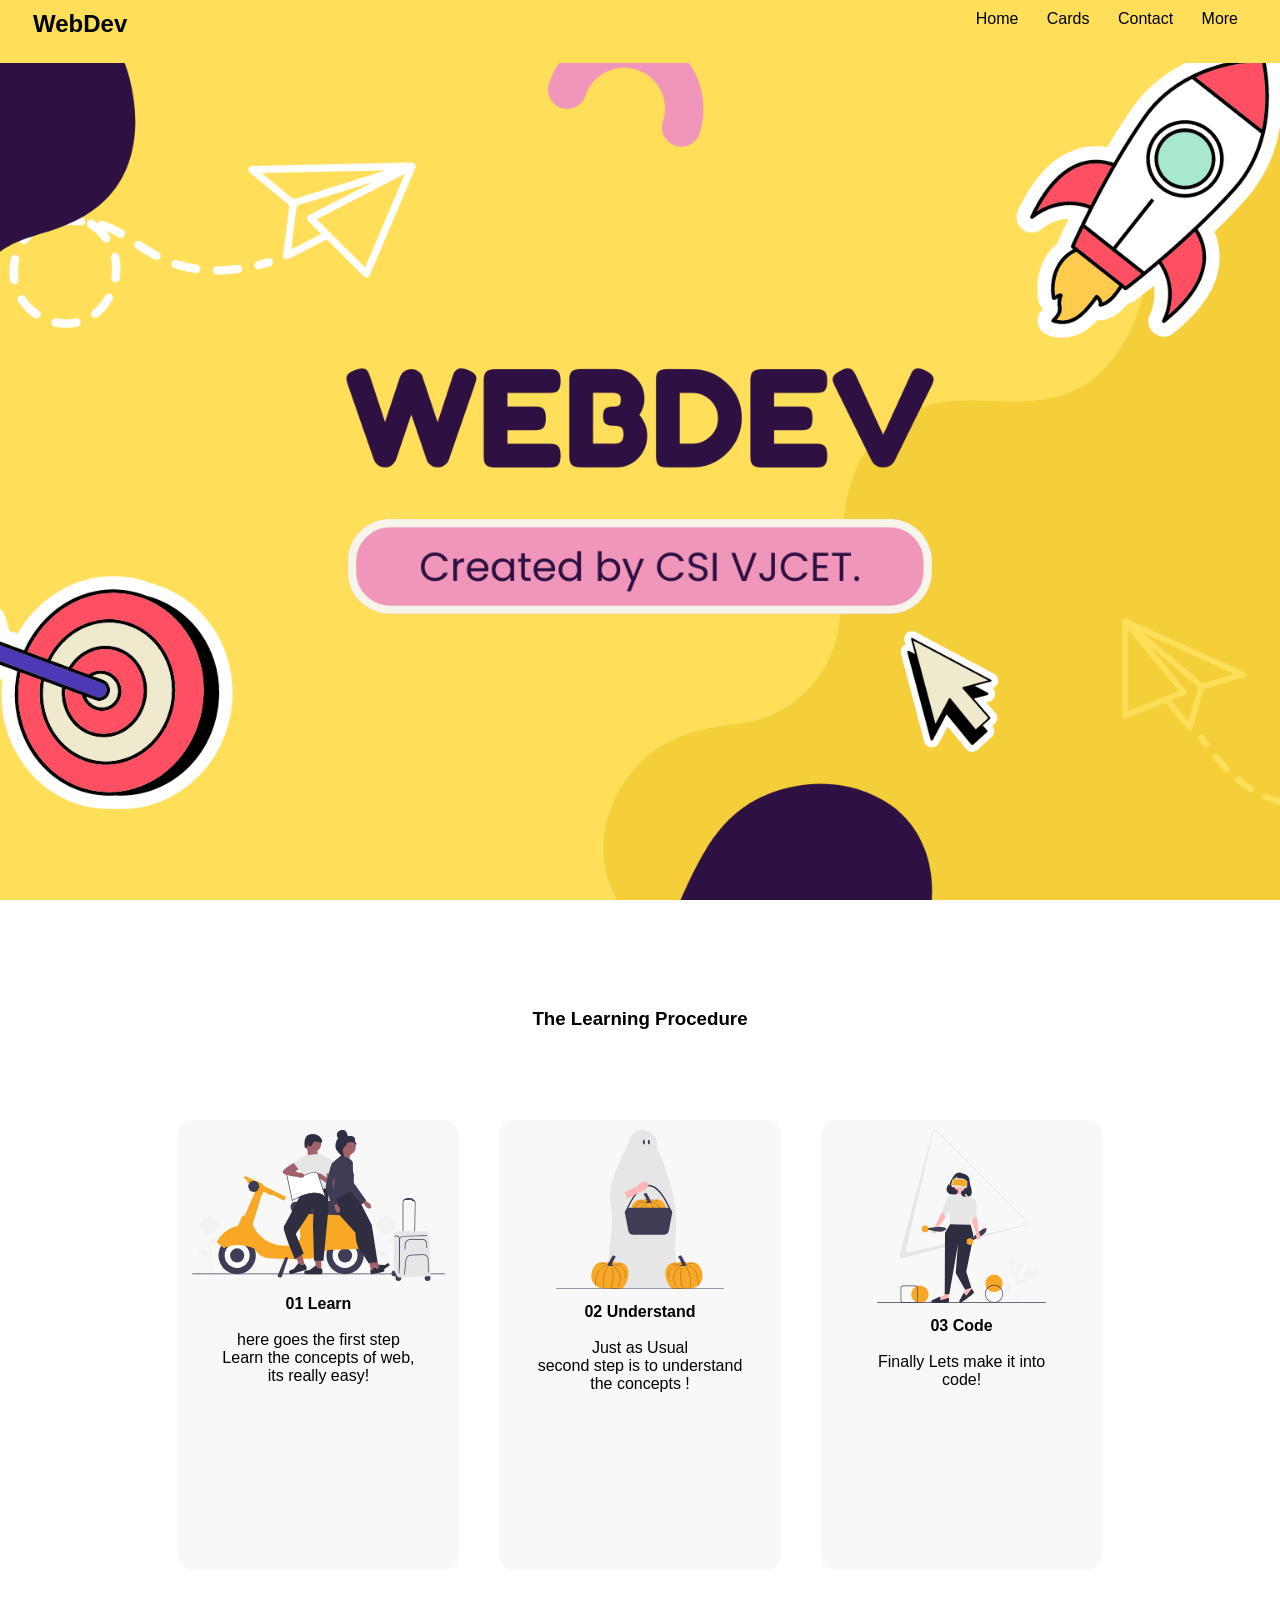
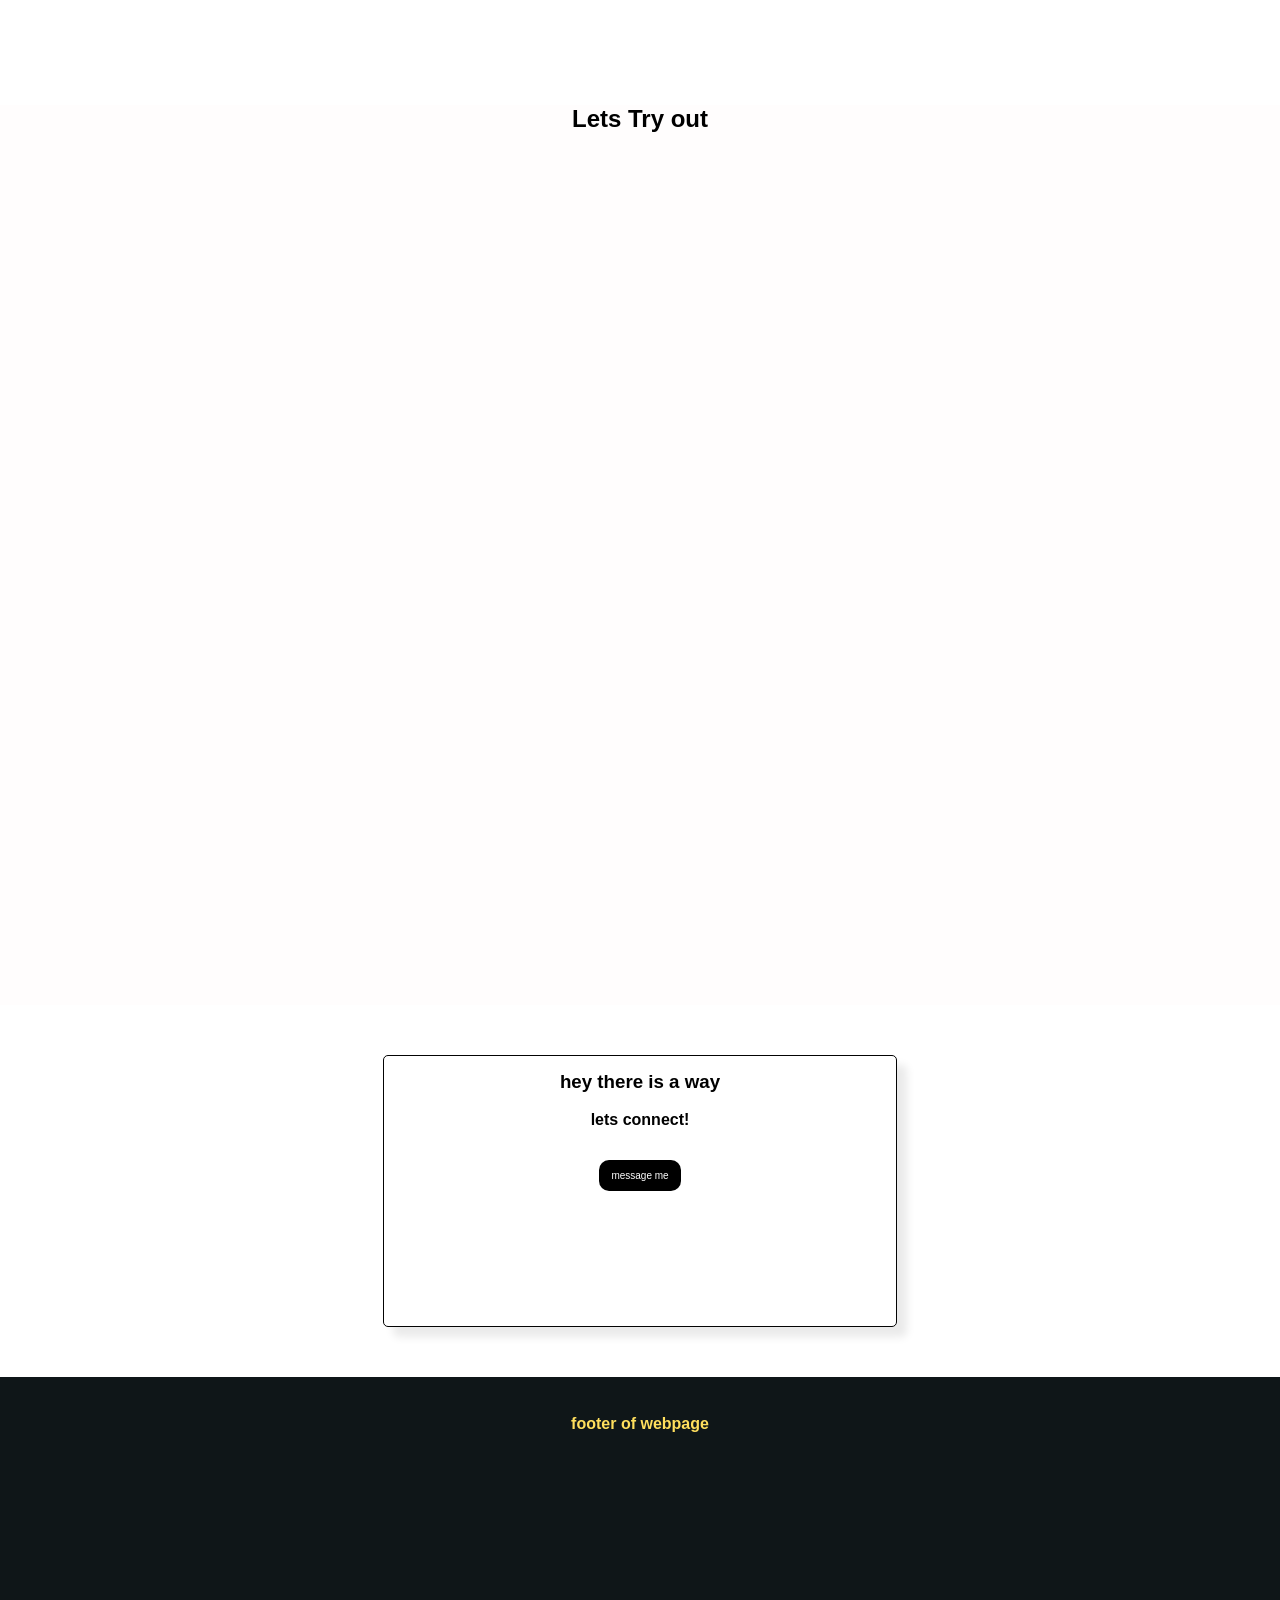
==== index.html @ 205a7582 "im" ====
<!DOCTYPE html>
<html lang="en">
    <!-- The head part of the Web page -->
<head>
    <meta charset="UTF-8">
    <meta http-equiv="X-UA-Compatible" content="IE=edge">
    <meta name="viewport" content="widthdevice-width, initial-scale=1.0">
    <title>WebDev</title>
    <link rel="stylesheet" href="style.css">    <!-- to link the sytlesheet-->
</head>

<!-- Body Part Which is visible in browser -->
<body>

    <!--the first section is the navigation bar which contains the website logo and other main links-->

    <section class="nav">
        <!-- section is a block of area to hold similar data-->

        <div class="logo">
            <h1>WebDev</h1>
        </div>

        <!--this will be in top right -->

        <div class="nav-left">
           <a href="#home">Home</a>
           <a href="#cards">Cards</a>
           <a href="">Contact</a> 
           <a href="">More</a>
        </div>
        
    </section>

    <!--the header section is the area where the most thrilling part is displayed. it can be video,image,etc..-->

    <section class="header" id="home">

        <!-- Nothing to type because we placed an image via the style file style.css-->

    </section>
    
    <!-- lets create some cards :) -->
     
    <section id="cards" class="cards_space">

        <h3>The Learning Procedure</h3>

        <div class="cards">

            <div>
                <img class="card_img" src="images/undraw_traveling_re_s0cf.svg    " alt="">
                <br>
                <h4>01 Learn</h4>
                <br>
                <p>here goes the first step <br> Learn the concepts of web,<br> its really easy!</p>
            </div>

            <div>
                <img id="halloween" class="card_img" src="images/undraw_halloween_re_2kq1.svg" alt="">
                <br>
                <h4>02 Understand</h4>
                <br>
                <p>Just as Usual <br>second step is to understand <br>  the concepts !</p>
            </div>

            <div>

                <img id="halloween" class="card_img" src="images/undraw_game_world_re_e44j.svg" alt="">
                <br>
                <h4>03 Code</h4>
                <br>
                <p>Finally Lets make it into <br> code!</p>
            </div>

        </div>
        

     </section>
     
    <!-- Tryout Area -->

    <section class="tryout">
        
        <h1>Lets Try out</h1>
















        

    </section>
    <!--lol dont stop!!! just create as much sections as you need... explore the process dude..-->
    
    <section>
        <div class="inside-div">
            <h3>hey there is a way</h3>
            <br>
            <h4>lets connect!</h4>
            <br><br>
            <!--this is how you can include a link to other page or to some divs or sections in the same page-->
            <a id="connect" href="https://www.instagram.com/csivjcet/" >message me</a>
    
        </div>
    </section>
    <!--a div is a division or a collection of certain elements.. its a small group-->
  
    <section class="footer">
        <br>
        <h4>footer of webpage</h4>
    </section>
</body>
</html>
---- style.css ----
*{
    padding: 0%;
    margin: 0%;
    font-family: 'Lucida Sans', 'Lucida Sans Regular', 'Lucida Grande', 'Lucida Sans Unicode', Geneva, Verdana, sans-serif;
    scroll-behavior: smooth;
}

/* the 3 code collections below is for styling the scrollbar*/
body::-webkit-scrollbar {
    width: 0px;
}

::-webkit-scrollbar-thumb {
     background:  rgb(255 204 62);;
     border-radius: 50px;
}

::-webkit-scrollbar-track {
     background: #ffffff; 
}

/* style code for the nav section*/
.nav{
    width: 100%;
    height: 7vh;
    display: inline-flex;
    flex-direction: row;
    background: rgb(255 222 89);
}

.logo{
    width: 30%;
}

.nav-left{
    margin-right: 30px;
    width: 70%;
    text-align: right;
    
}

.nav-left a{
    display: inline-flex;
    padding: 10px 12px;
    color: #000000;
    text-decoration: none;
}

.nav h1{
    padding-left: 3px;
    color: #000000;
    padding-top: 10px;
    margin-left: 30px;
}

/* style code for the header section*/
.header{    
    height:100vh;
    background: url(images/0header.png);
    background-position: center;
    background-repeat: no-repeat;
    background-size: cover;
    margin: auto;
    background-attachment: fixed; /* parallax scrolling effect */
}

.header h3{
    padding-top: 35px;
    text-align: center;
}

/* style code for the cards section*/

.cards_space{
    min-height: 60vh;
    
}

.cards_space h3{
    text-align: center;
    margin: 5vh auto;
}

.cards{
    display: flex;
    min-height: 70vh;
    margin: auto;
    flex-direction: row;
    flex-wrap: nowrap;
    justify-content: center;
    
}

.card_img{
    margin: 10px auto;
    width: 90%;
    height: auto;
    text-align: center; 
}

/* style code for image with halloween id*/
#halloween{
    height: min-content;
    width:60%;
    height: auto;

}

/* common styles for all cards*/
.cards>div{
    width: 22%;
    height: 50vh;
    background-color: #f8f8f8;
    margin: 5vh 20px;
    border-radius: 15px;
    text-align: center;
}


/* style code for tryout section*/

.tryout{
text-align: center;
min-height: 100vh;
height: max-content;
justify-content: center;
background-color: #fffdfd;
}

/*your space to style*/










































/*your space to style*/

.inside-div{
    min-height: 30vh;
    height: auto;
    margin:50px auto;
    width: 40%;
    background-color: rgb(255, 255, 255);
    justify-content: center;
    border: .3px solid rgb(3, 3, 3);
    border-radius: 5px;
    box-shadow: 10px 10px 8px #eaeaea;;
    text-align: center;
}

.inside-div h3{
    margin-top: 15px;
}


.inside-div a{
    padding: 10px 12px;
    border-radius: 10px;
    background-color: black;
    text-decoration:none;
    color: white;
    font-size: 10px;
    
}

.footer{
    min-height: 30vh;
    text-align: center;
    color: #ffdf5d;
    background-color: rgb(15, 22, 24);
}

.footer h4{
    padding-top: 20px;
}
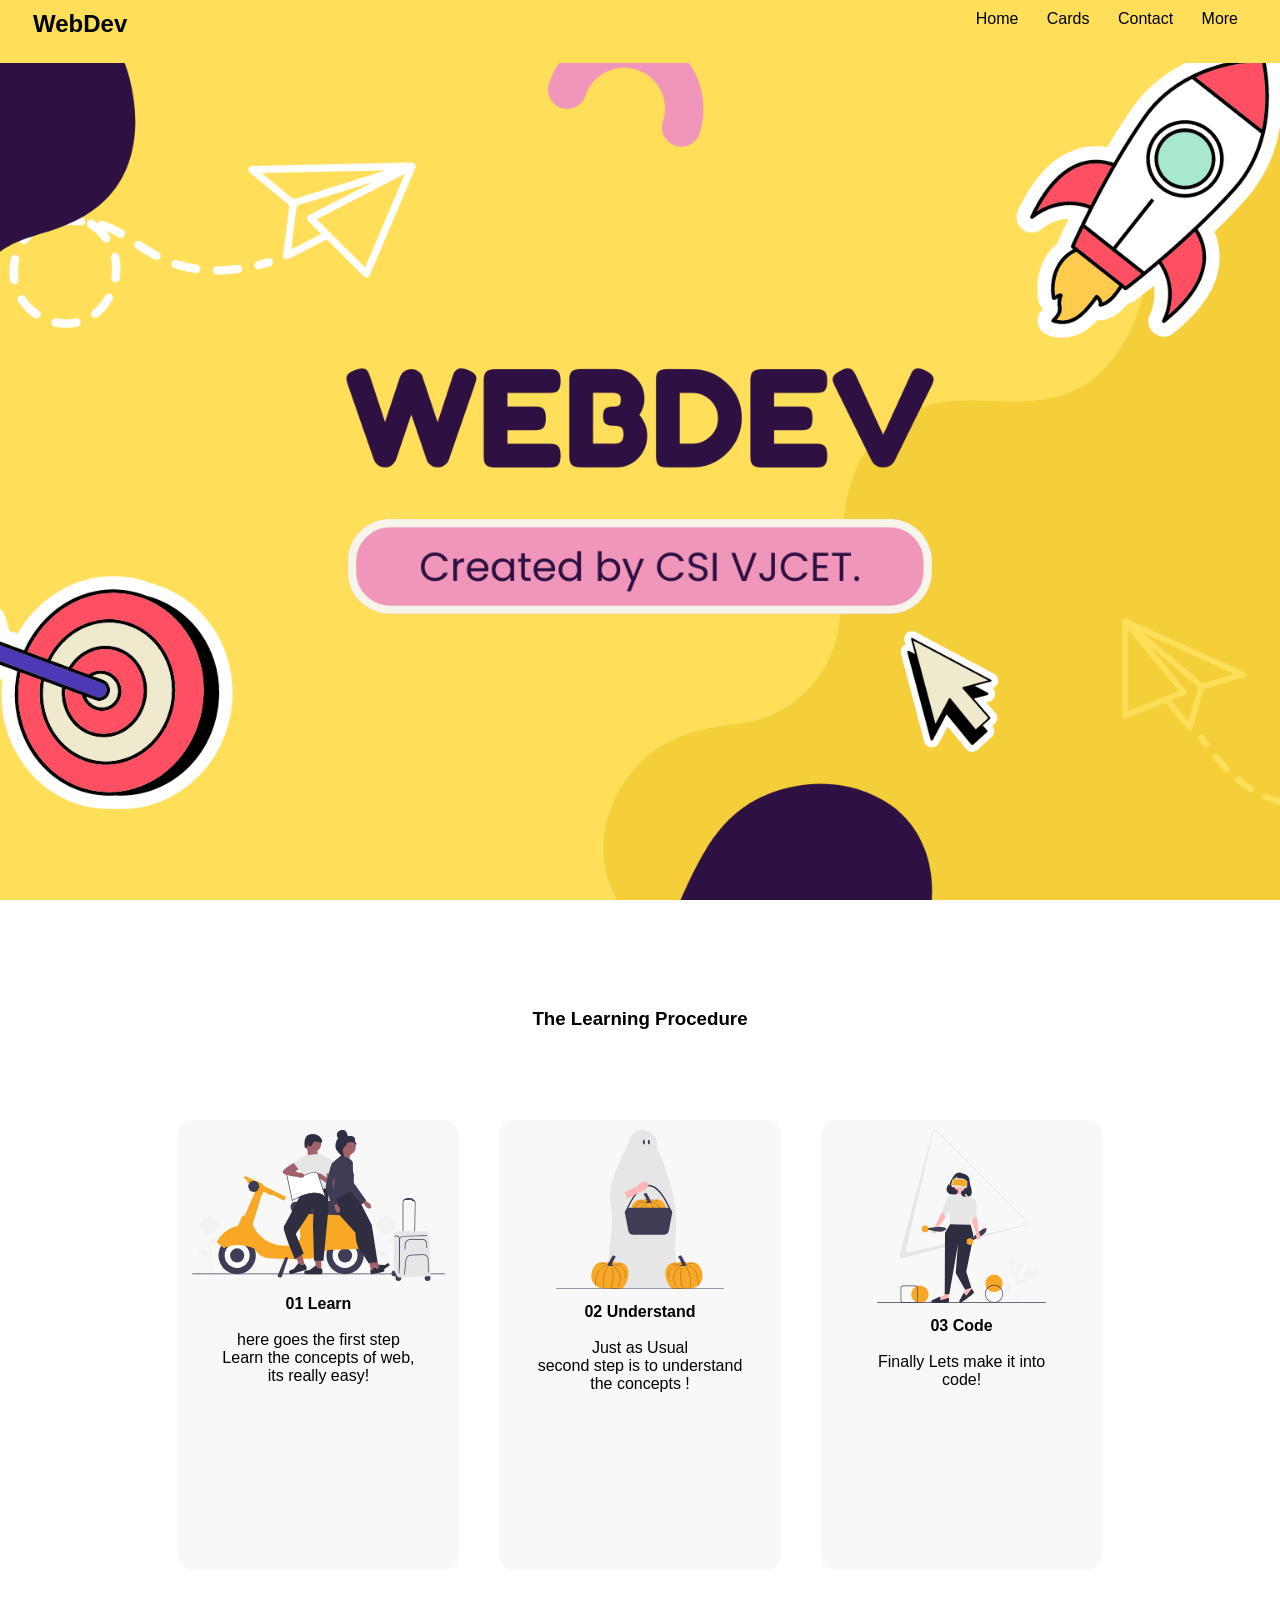
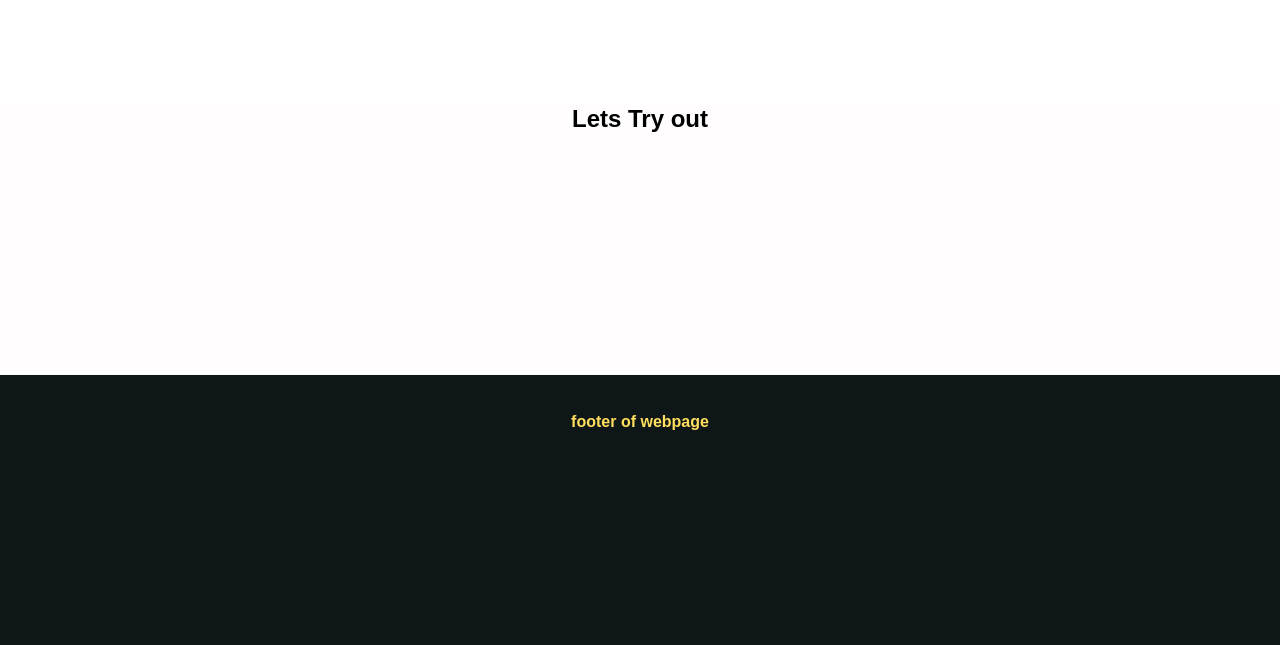
==== commit 0bb32ed3: "done" ====
--- a/index.html
+++ b/index.html
@@ -85,37 +85,12 @@
         <h1>Lets Try out</h1>
 
 
-
-
-
-
-
-
-
-
-
-
-
-
-
-
         
 
     </section>
-    <!--lol dont stop!!! just create as much sections as you need... explore the process dude..-->
+
     
-    <section>
-        <div class="inside-div">
-            <h3>hey there is a way</h3>
-            <br>
-            <h4>lets connect!</h4>
-            <br><br>
-            <!--this is how you can include a link to other page or to some divs or sections in the same page-->
-            <a id="connect" href="https://www.instagram.com/csivjcet/" >message me</a>
-    
-        </div>
-    </section>
-    <!--a div is a division or a collection of certain elements.. its a small group-->
+
   
     <section class="footer">
         <br>
--- a/style.css
+++ b/style.css
@@ -121,7 +121,7 @@
 
 .tryout{
 text-align: center;
-min-height: 100vh;
+min-height: 30vh;
 height: max-content;
 justify-content: center;
 background-color: #fffdfd;
@@ -133,72 +133,9 @@
 
 
 
+/*your space to style*/
 
 
-
-
-
-
-
-
-
-
-
-
-
-
-
-
-
-
-
-
-
-
-
-
-
-
-
-
-
-
-
-
-
-
-
-
-
-/*your space to style*/
-
-.inside-div{
-    min-height: 30vh;
-    height: auto;
-    margin:50px auto;
-    width: 40%;
-    background-color: rgb(255, 255, 255);
-    justify-content: center;
-    border: .3px solid rgb(3, 3, 3);
-    border-radius: 5px;
-    box-shadow: 10px 10px 8px #eaeaea;;
-    text-align: center;
-}
-
-.inside-div h3{
-    margin-top: 15px;
-}
-
-
-.inside-div a{
-    padding: 10px 12px;
-    border-radius: 10px;
-    background-color: black;
-    text-decoration:none;
-    color: white;
-    font-size: 10px;
-    
-}
 
 .footer{
     min-height: 30vh;
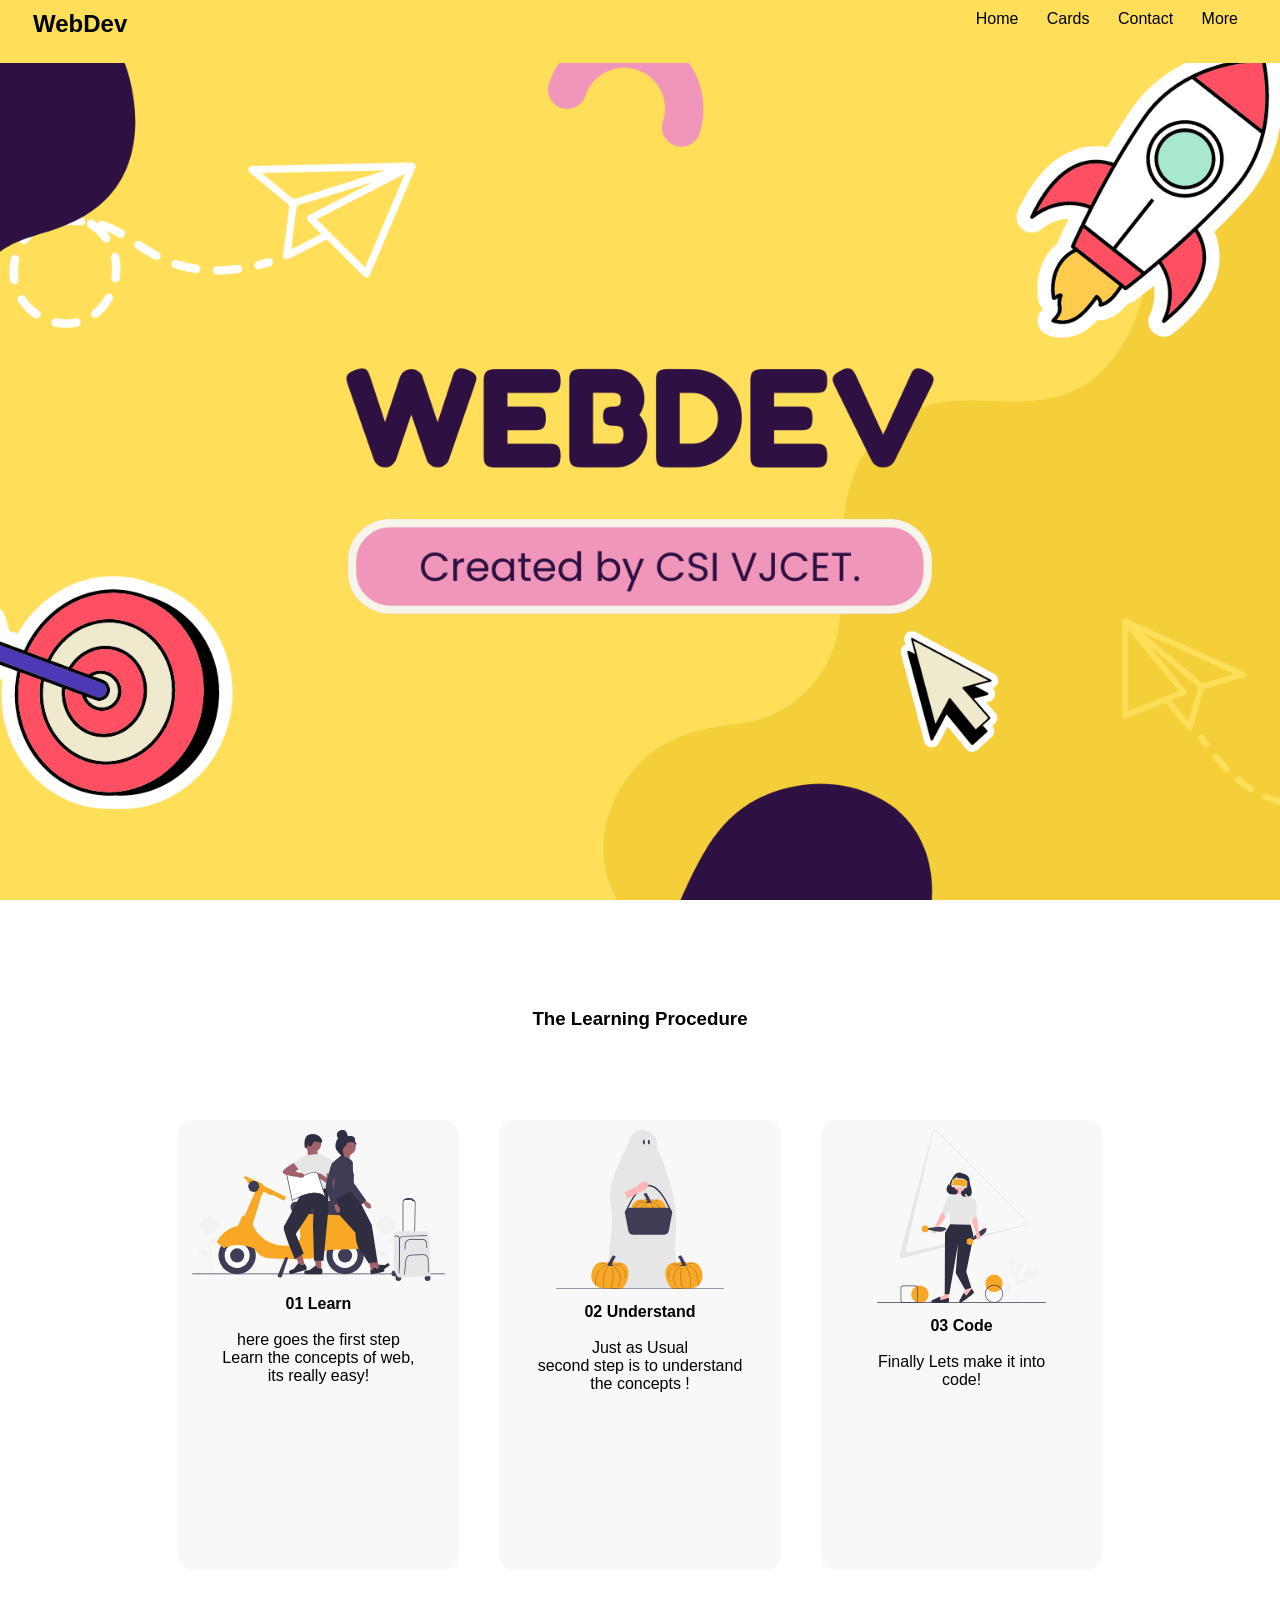
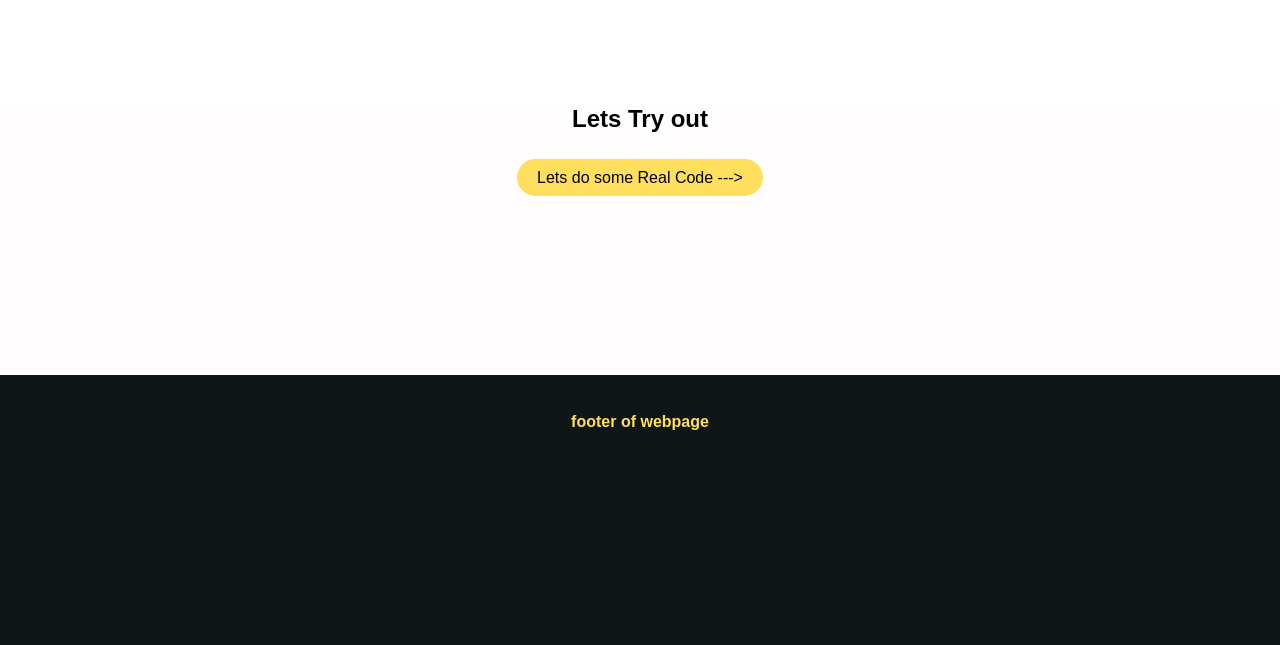
==== commit 5c7a7518: "do" ====
--- a/index.html
+++ b/index.html
@@ -83,8 +83,8 @@
     <section class="tryout">
         
         <h1>Lets Try out</h1>
-
-
+        <br><br>
+        <a id="tryout_link" href="tryout.html">Lets do some Real Code ---></a>
         
 
     </section>
--- a/style.css
+++ b/style.css
@@ -127,13 +127,14 @@
 background-color: #fffdfd;
 }
 
-/*your space to style*/
-
-
-
-
-
-/*your space to style*/
+#tryout_link{
+    margin: 5vh auto;
+    text-decoration: none;
+    padding: 10px 20px;
+    background-color: #ffdf5d;
+    border-radius: 20px;
+    color: black;
+}
 
 
 
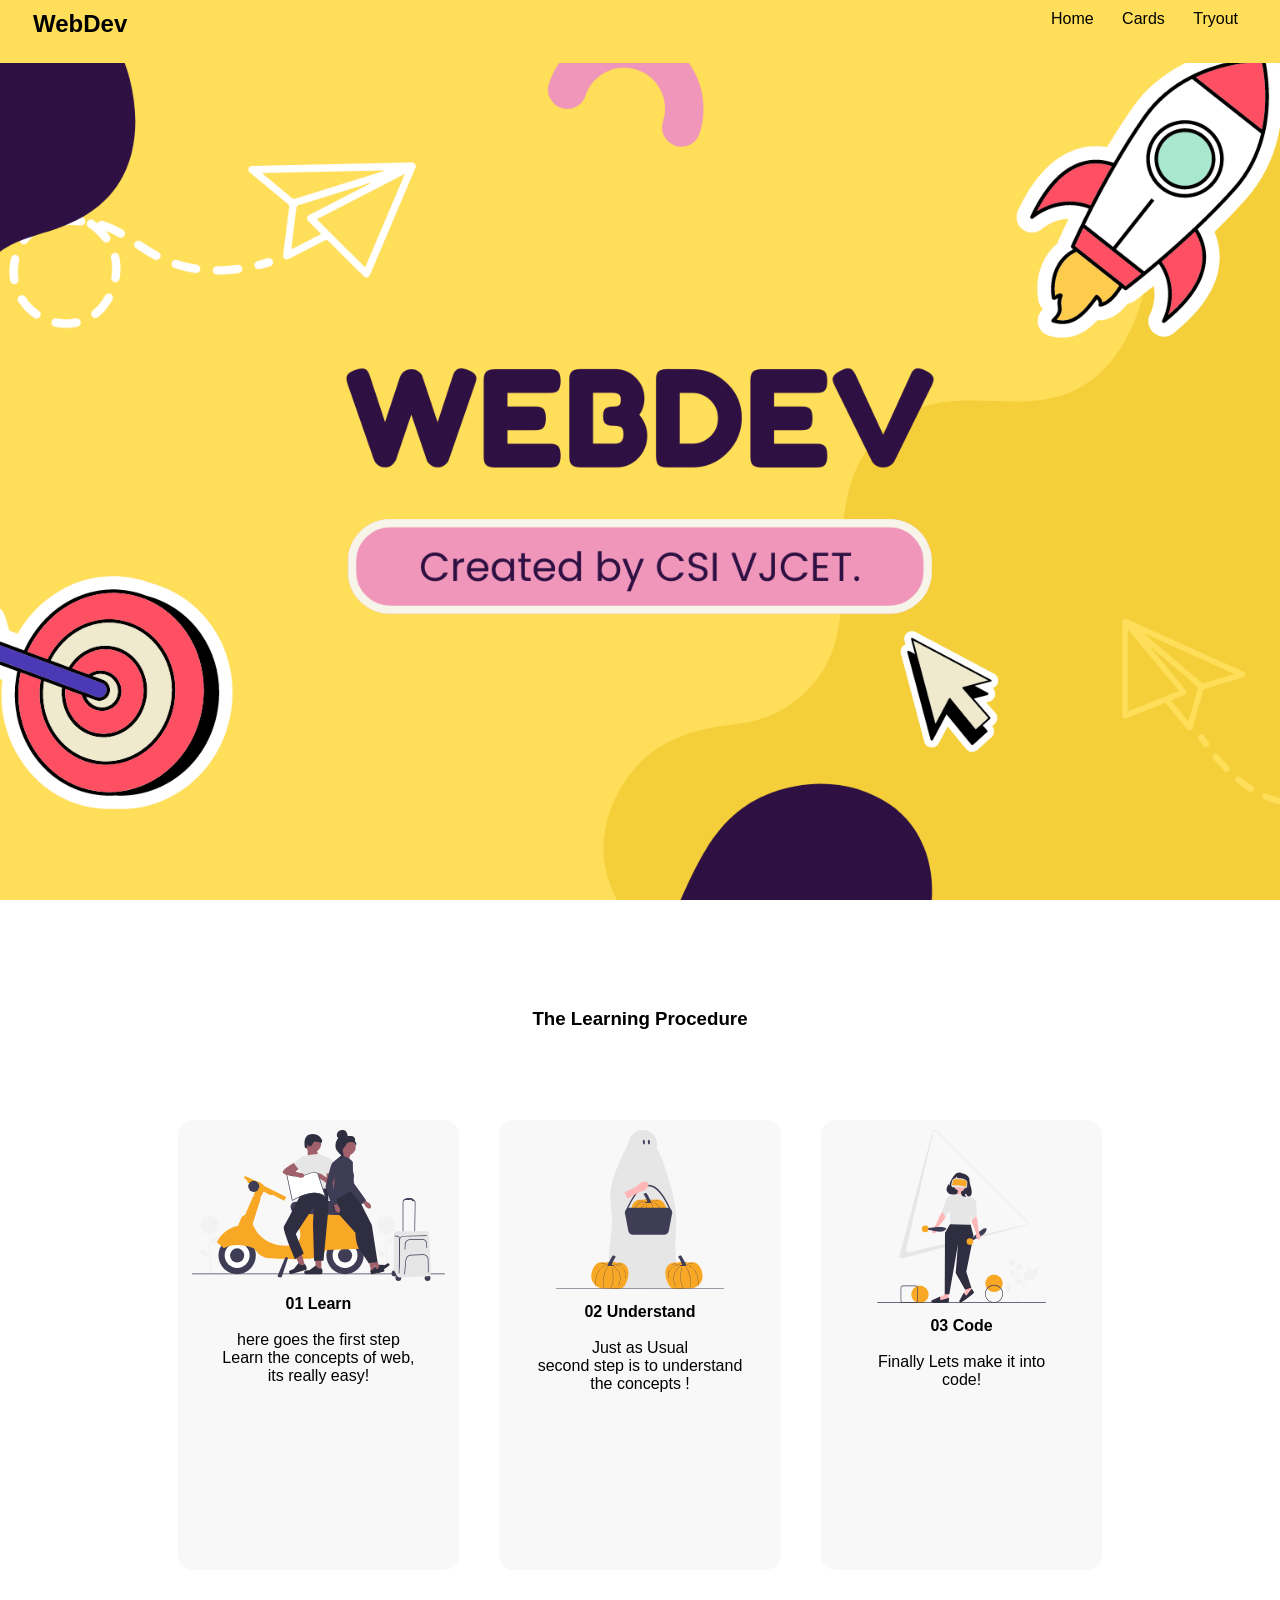
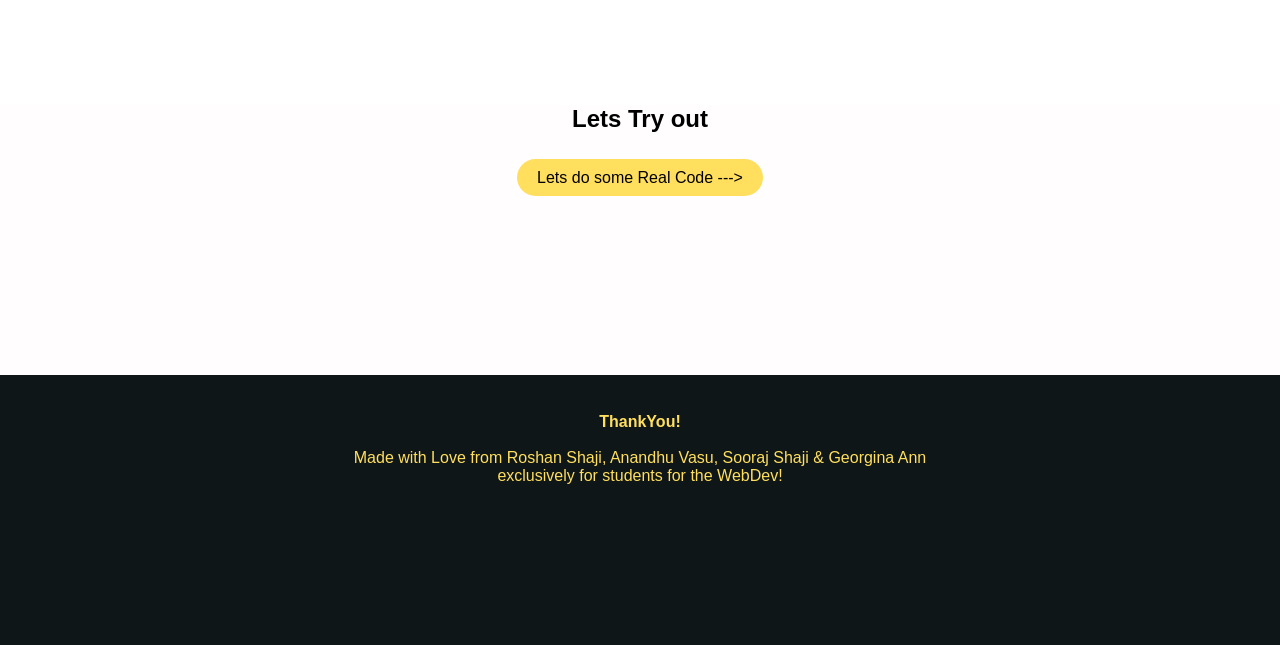
==== commit d4096db9: "done" ====
--- a/index.html
+++ b/index.html
@@ -26,8 +26,8 @@
         <div class="nav-left">
            <a href="#home">Home</a>
            <a href="#cards">Cards</a>
-           <a href="">Contact</a> 
-           <a href="">More</a>
+           <a href="">Tryout</a> 
+          
         </div>
         
     </section>
@@ -89,12 +89,12 @@
 
     </section>
 
-    
+     <!--Footer area -->
 
-  
     <section class="footer">
         <br>
-        <h4>footer of webpage</h4>
+        <h4>ThankYou!</h4> <br>
+        <p>Made with Love from Roshan Shaji, Anandhu Vasu, Sooraj Shaji & Georgina Ann <br> exclusively for students for the WebDev!</p>
     </section>
 </body>
 </html>
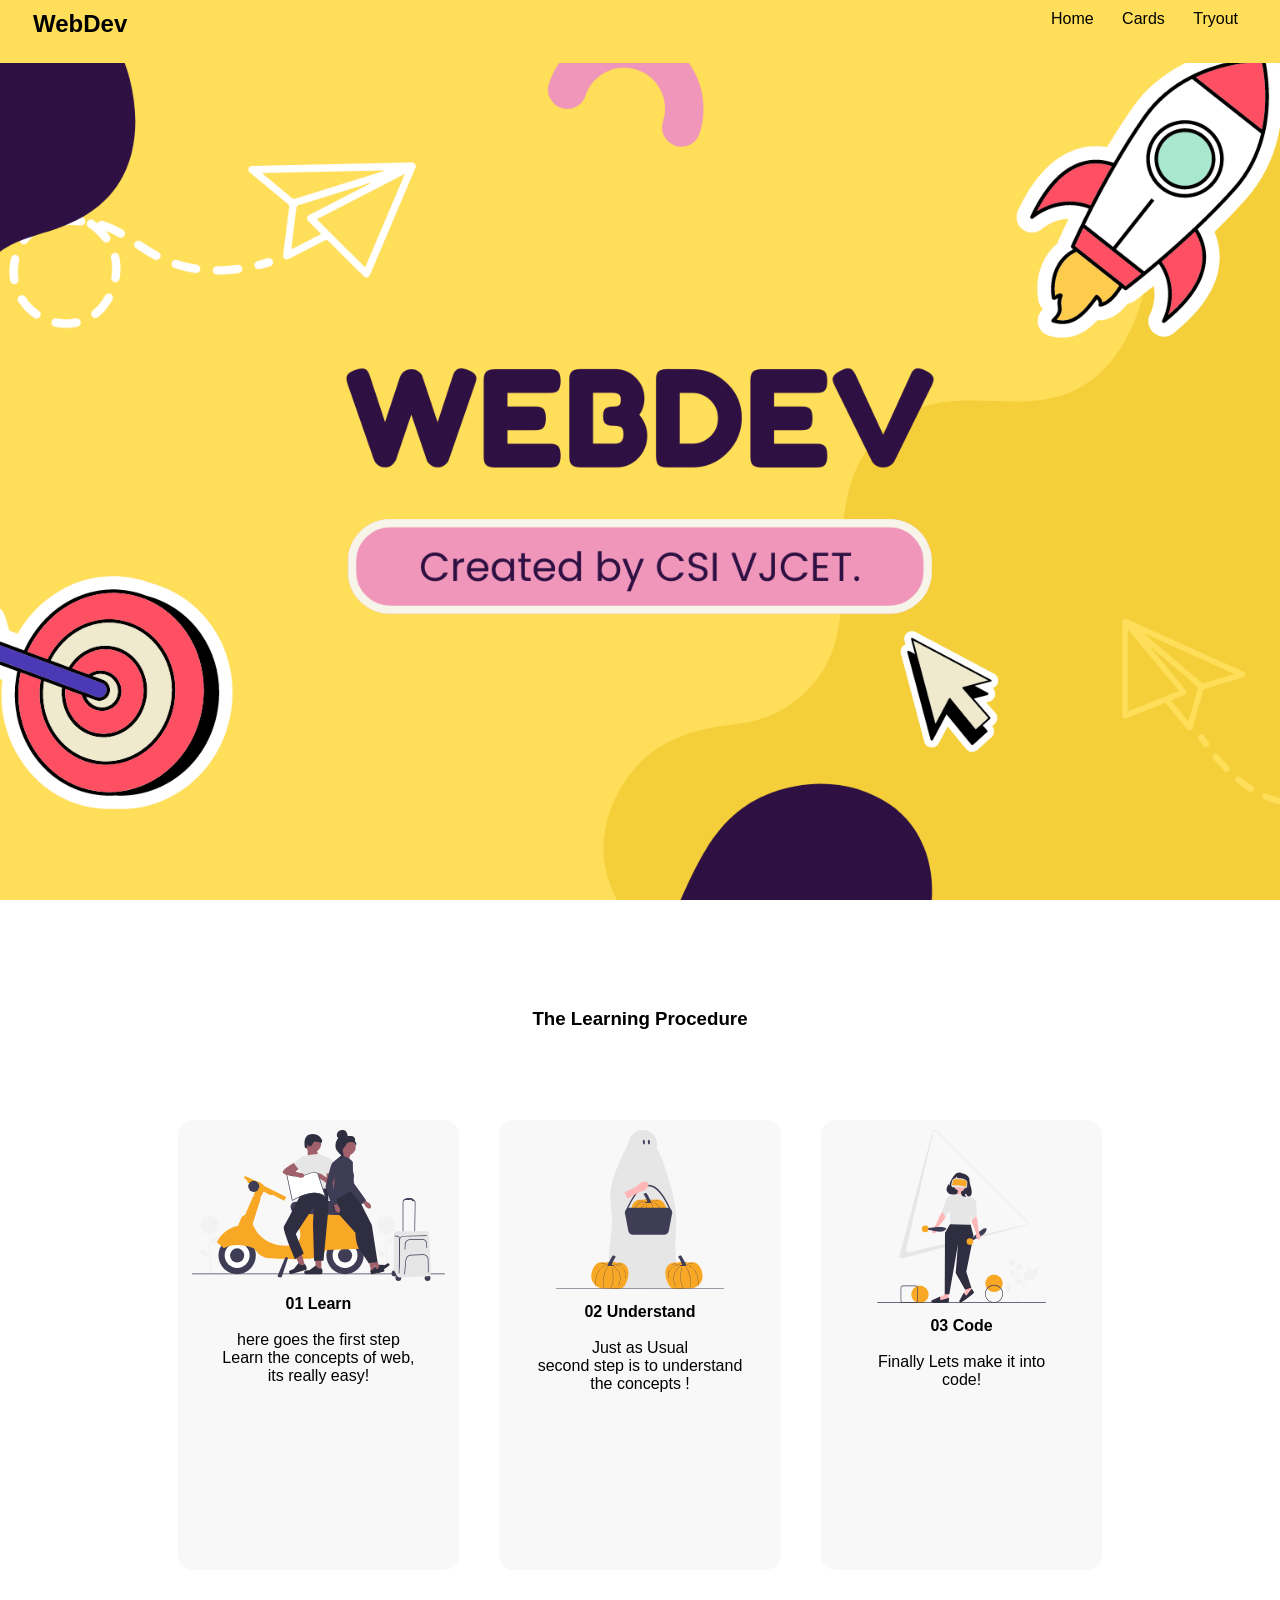
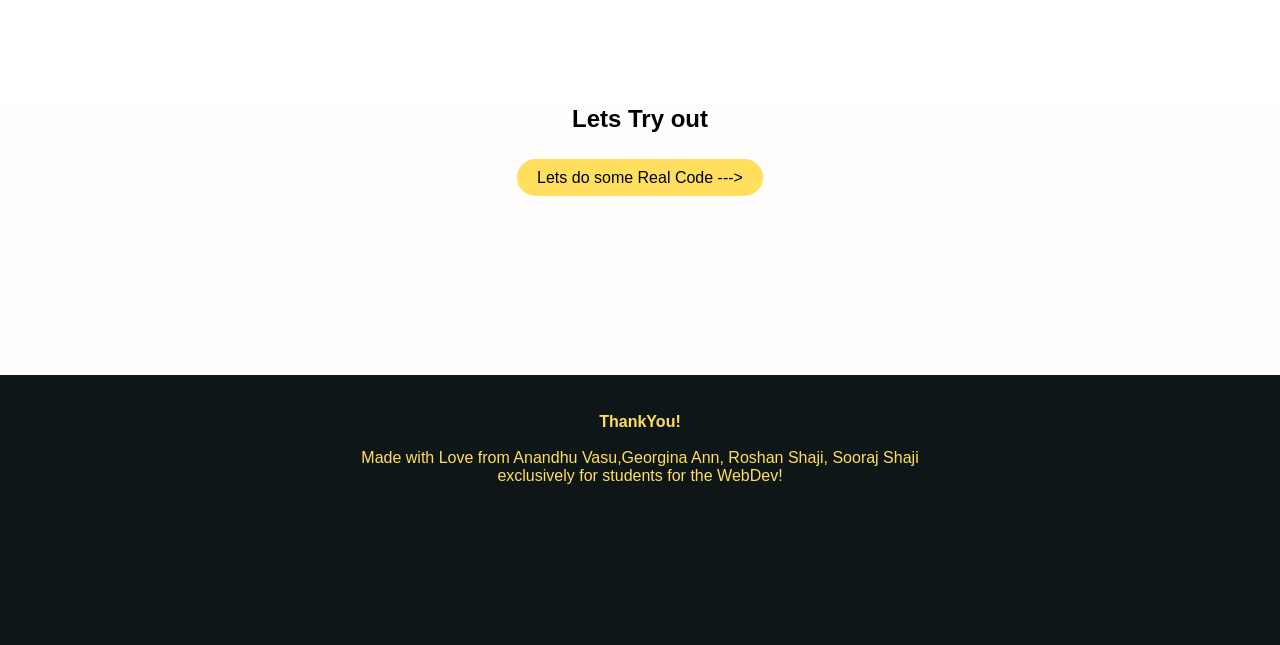
==== commit 7537809c: "hu" ====
--- a/index.html
+++ b/index.html
@@ -94,7 +94,7 @@
     <section class="footer">
         <br>
         <h4>ThankYou!</h4> <br>
-        <p>Made with Love from Roshan Shaji, Anandhu Vasu, Sooraj Shaji & Georgina Ann <br> exclusively for students for the WebDev!</p>
+        <p>Made with Love from Anandhu Vasu,Georgina Ann, Roshan Shaji, Sooraj Shaji  <br> exclusively for students for the WebDev!</p>
     </section>
 </body>
 </html>
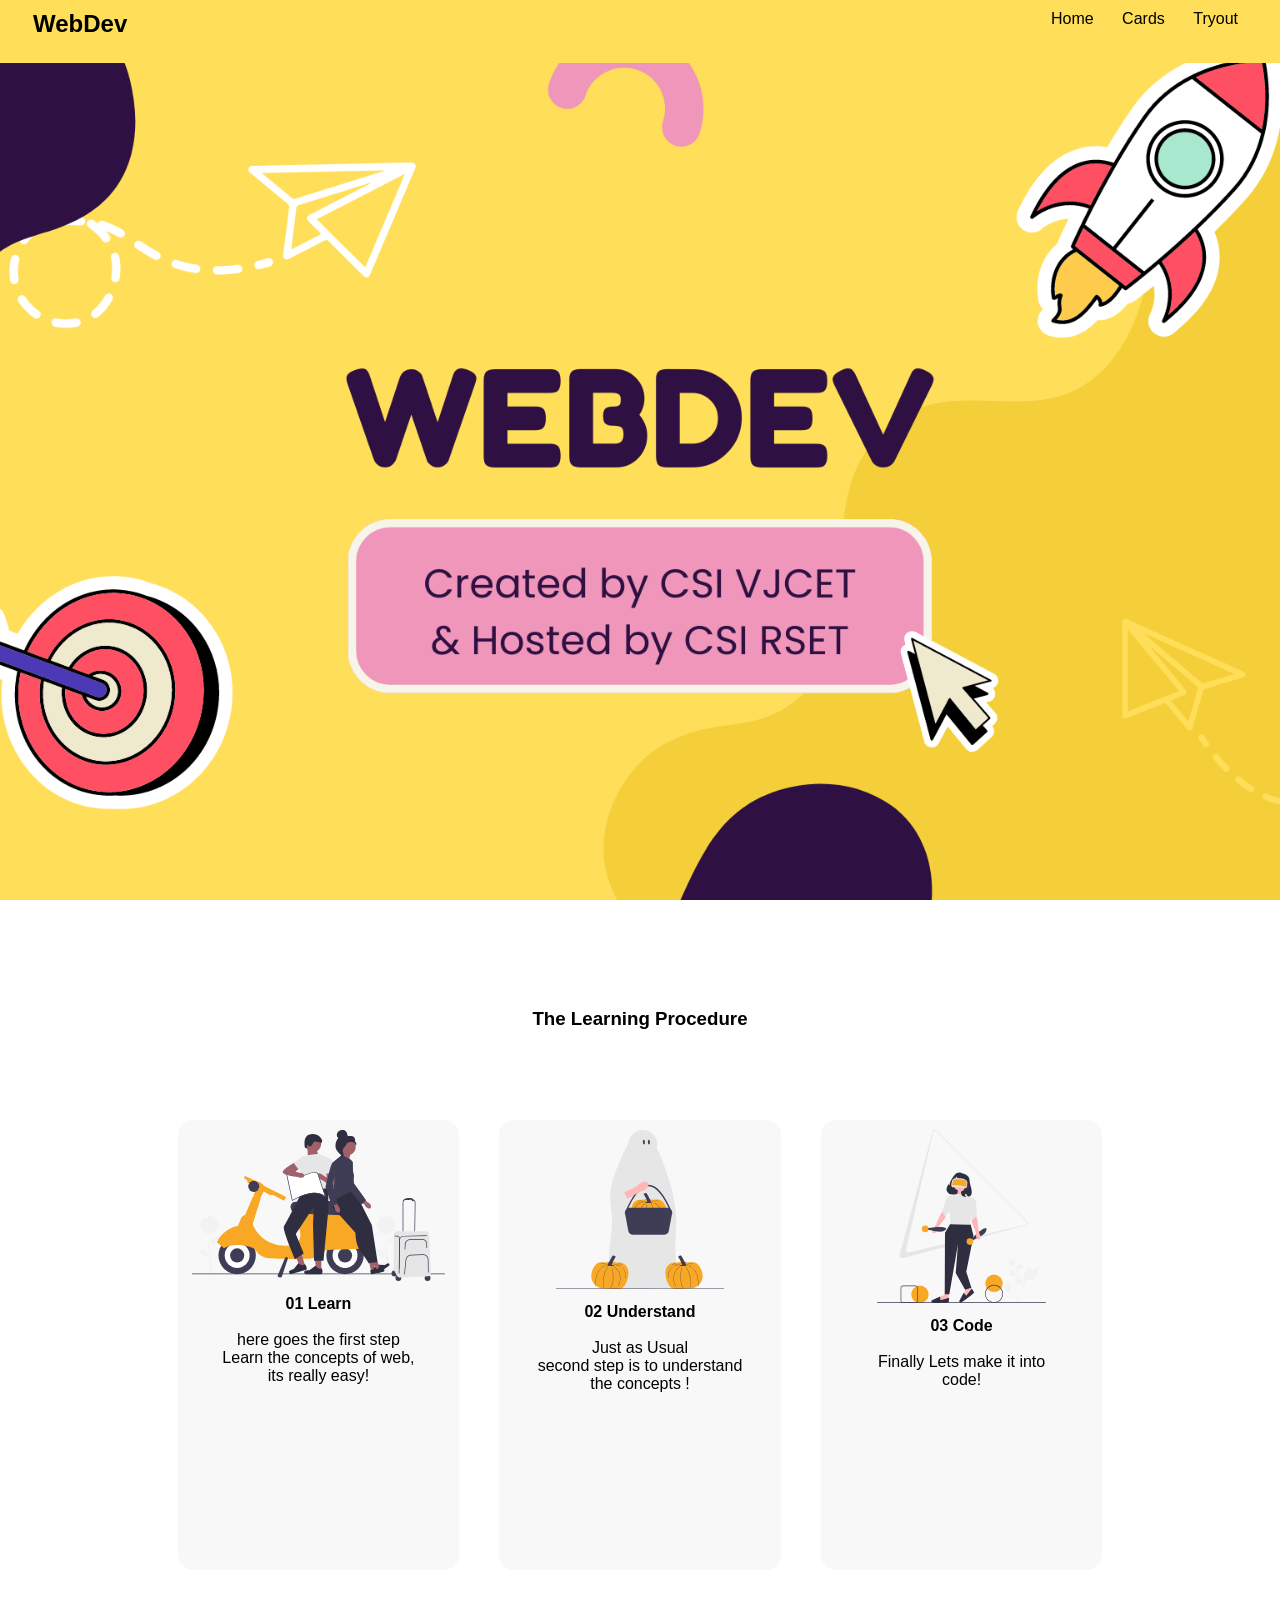
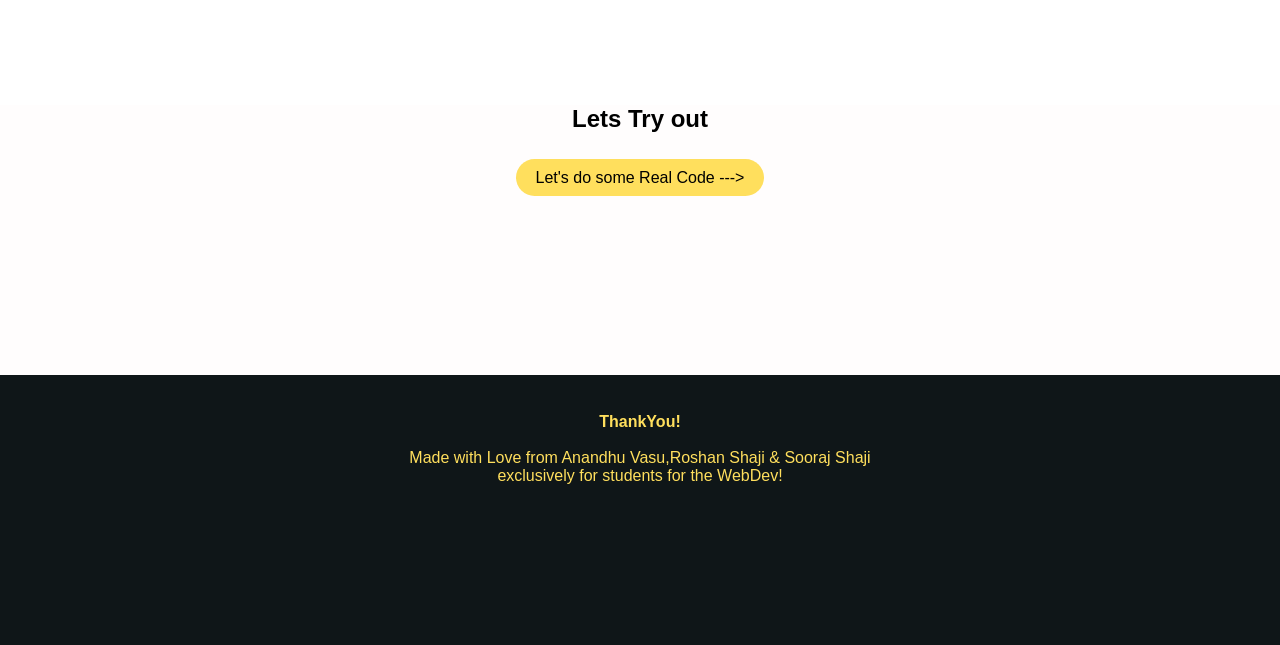
==== commit f417b386: "done" ====
--- a/index.html
+++ b/index.html
@@ -84,7 +84,10 @@
         
         <h1>Lets Try out</h1>
         <br><br>
-        <a id="tryout_link" href="tryout.html">Lets do some Real Code ---></a>
+       
+        <a  id="tryout_link" href="tryout.html">Let's do some Real Code ---></a>
+
+        
         
 
     </section>
@@ -94,7 +97,7 @@
     <section class="footer">
         <br>
         <h4>ThankYou!</h4> <br>
-        <p>Made with Love from Anandhu Vasu,Georgina Ann, Roshan Shaji, Sooraj Shaji  <br> exclusively for students for the WebDev!</p>
+        <p>Made with Love from Anandhu Vasu,Roshan Shaji & Sooraj Shaji  <br> exclusively for students for the WebDev!</p>
     </section>
 </body>
 </html>
--- a/style.css
+++ b/style.css
@@ -56,7 +56,7 @@
 /* style code for the header section*/
 .header{    
     height:100vh;
-    background: url(images/0header.png);
+    background: url(images/header.png);
     background-position: center;
     background-repeat: no-repeat;
     background-size: cover;
@@ -88,7 +88,6 @@
     flex-direction: row;
     flex-wrap: nowrap;
     justify-content: center;
-    
 }
 
 .card_img{
@@ -103,7 +102,6 @@
     height: min-content;
     width:60%;
     height: auto;
-
 }
 
 /* common styles for all cards*/
@@ -115,7 +113,6 @@
     border-radius: 15px;
     text-align: center;
 }
-
 
 /* style code for tryout section*/
 
@@ -136,13 +133,16 @@
     color: black;
 }
 
-
-
+/*code for footer area*/
 .footer{
     min-height: 30vh;
     text-align: center;
     color: #ffdf5d;
+    background: url(Images/footer.png);
+    background-size: cover;
+    background-repeat: no-repeat;
     background-color: rgb(15, 22, 24);
+    background-attachment: fixed;
 }
 
 .footer h4{
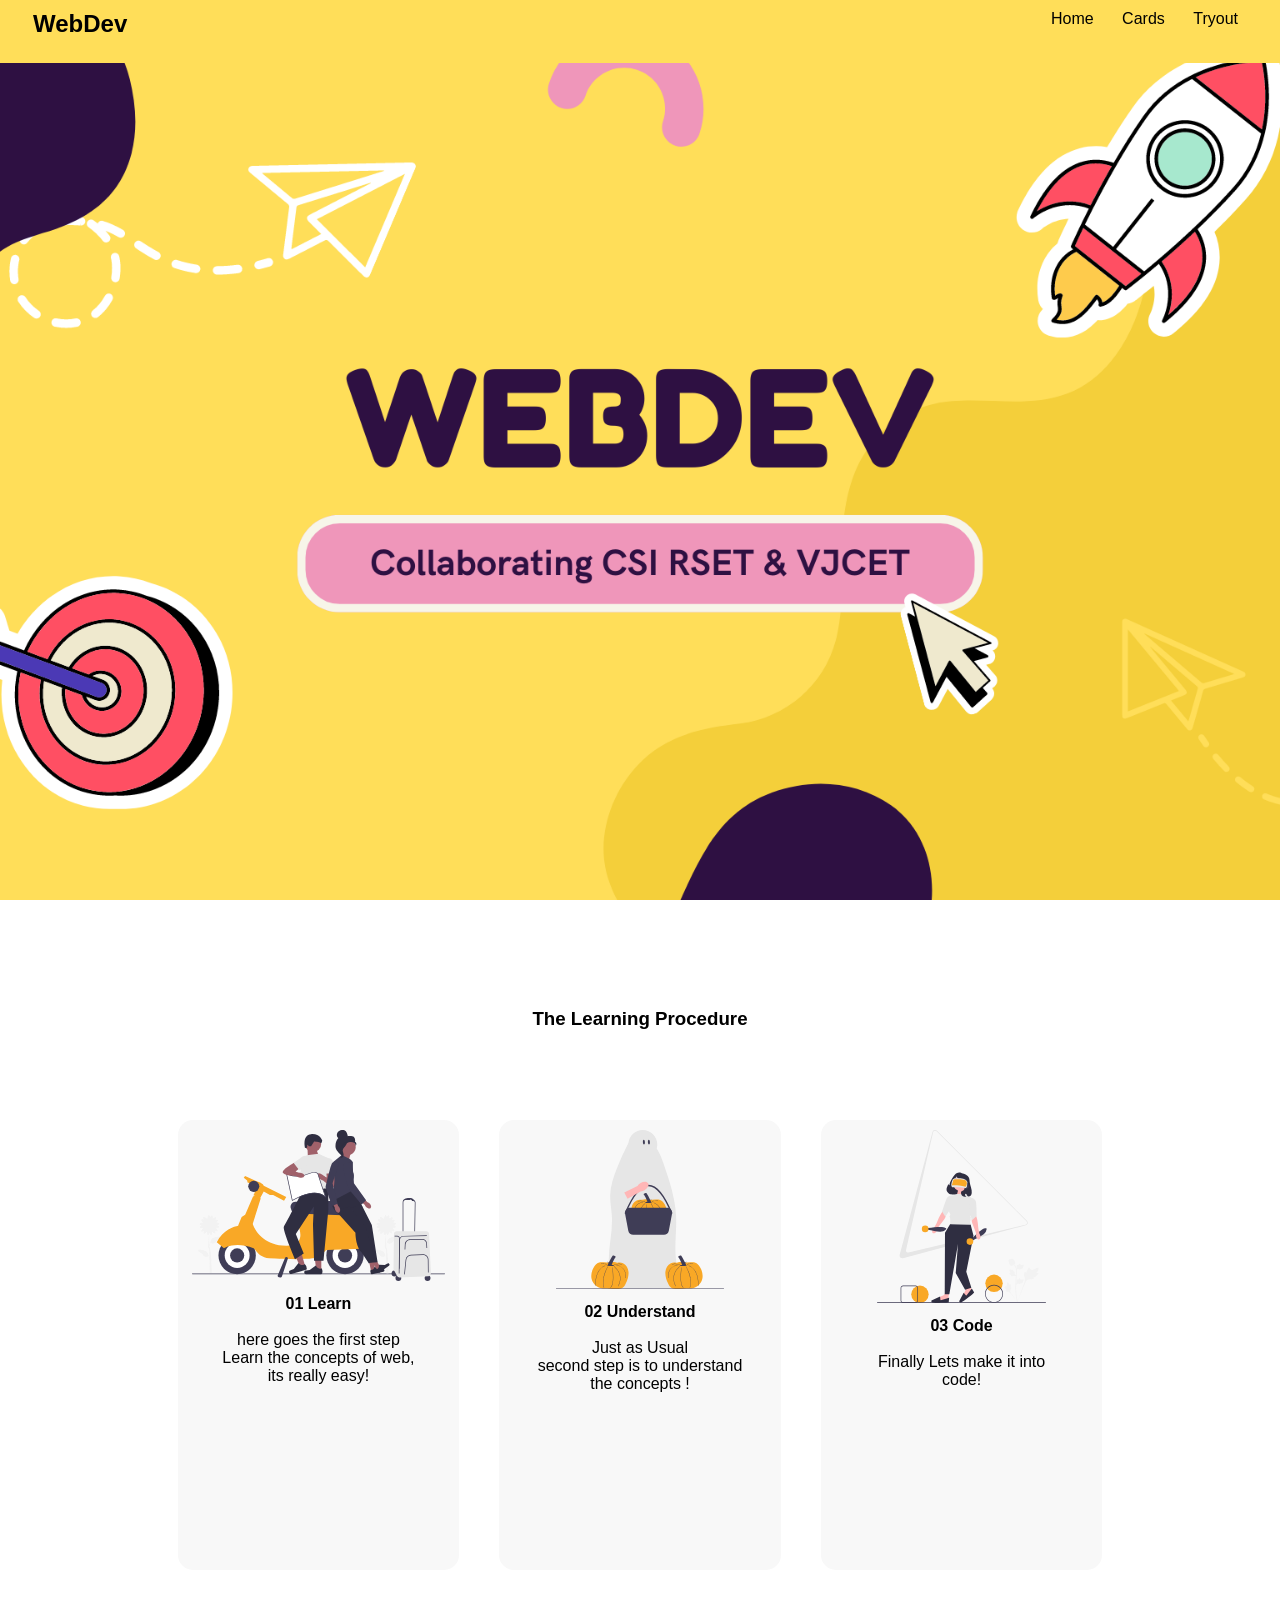
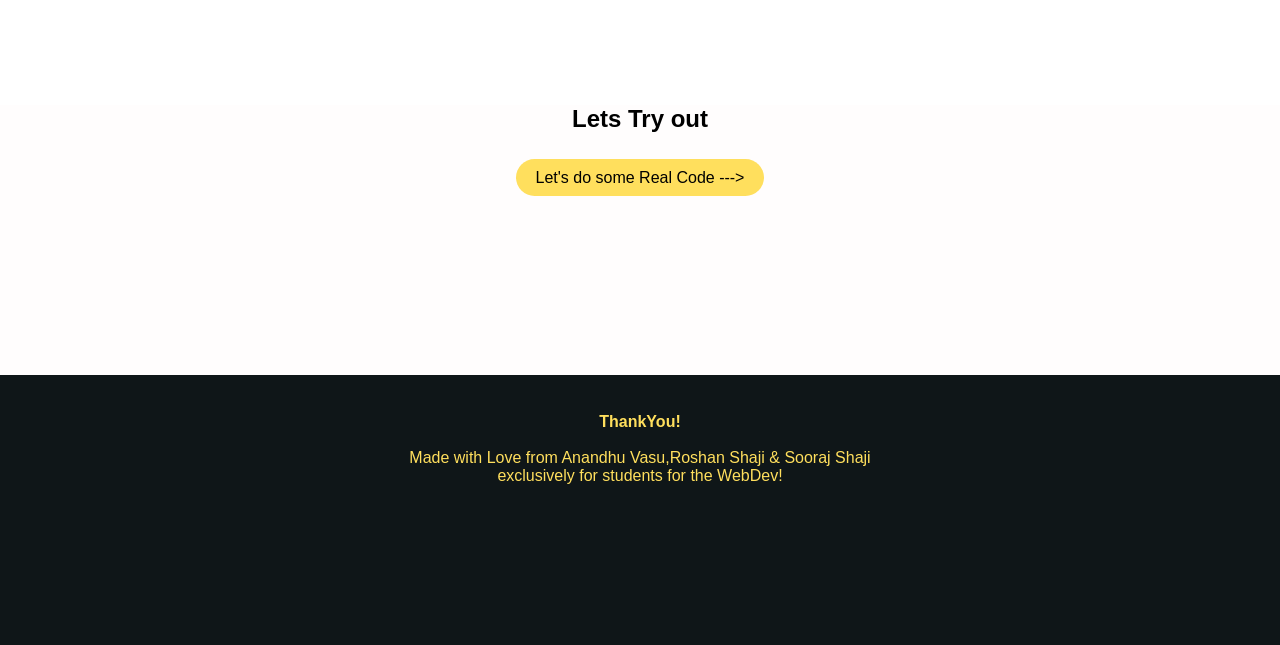
==== commit 2f88afc3: "done" ====
--- a/index.html
+++ b/index.html
@@ -87,9 +87,6 @@
        
         <a  id="tryout_link" href="tryout.html">Let's do some Real Code ---></a>
 
-        
-        
-
     </section>
 
      <!--Footer area -->
--- a/style.css
+++ b/style.css
@@ -138,7 +138,7 @@
     min-height: 30vh;
     text-align: center;
     color: #ffdf5d;
-    background: url(Images/footer.png);
+    background: url(images/footer.png);
     background-size: cover;
     background-repeat: no-repeat;
     background-color: rgb(15, 22, 24);
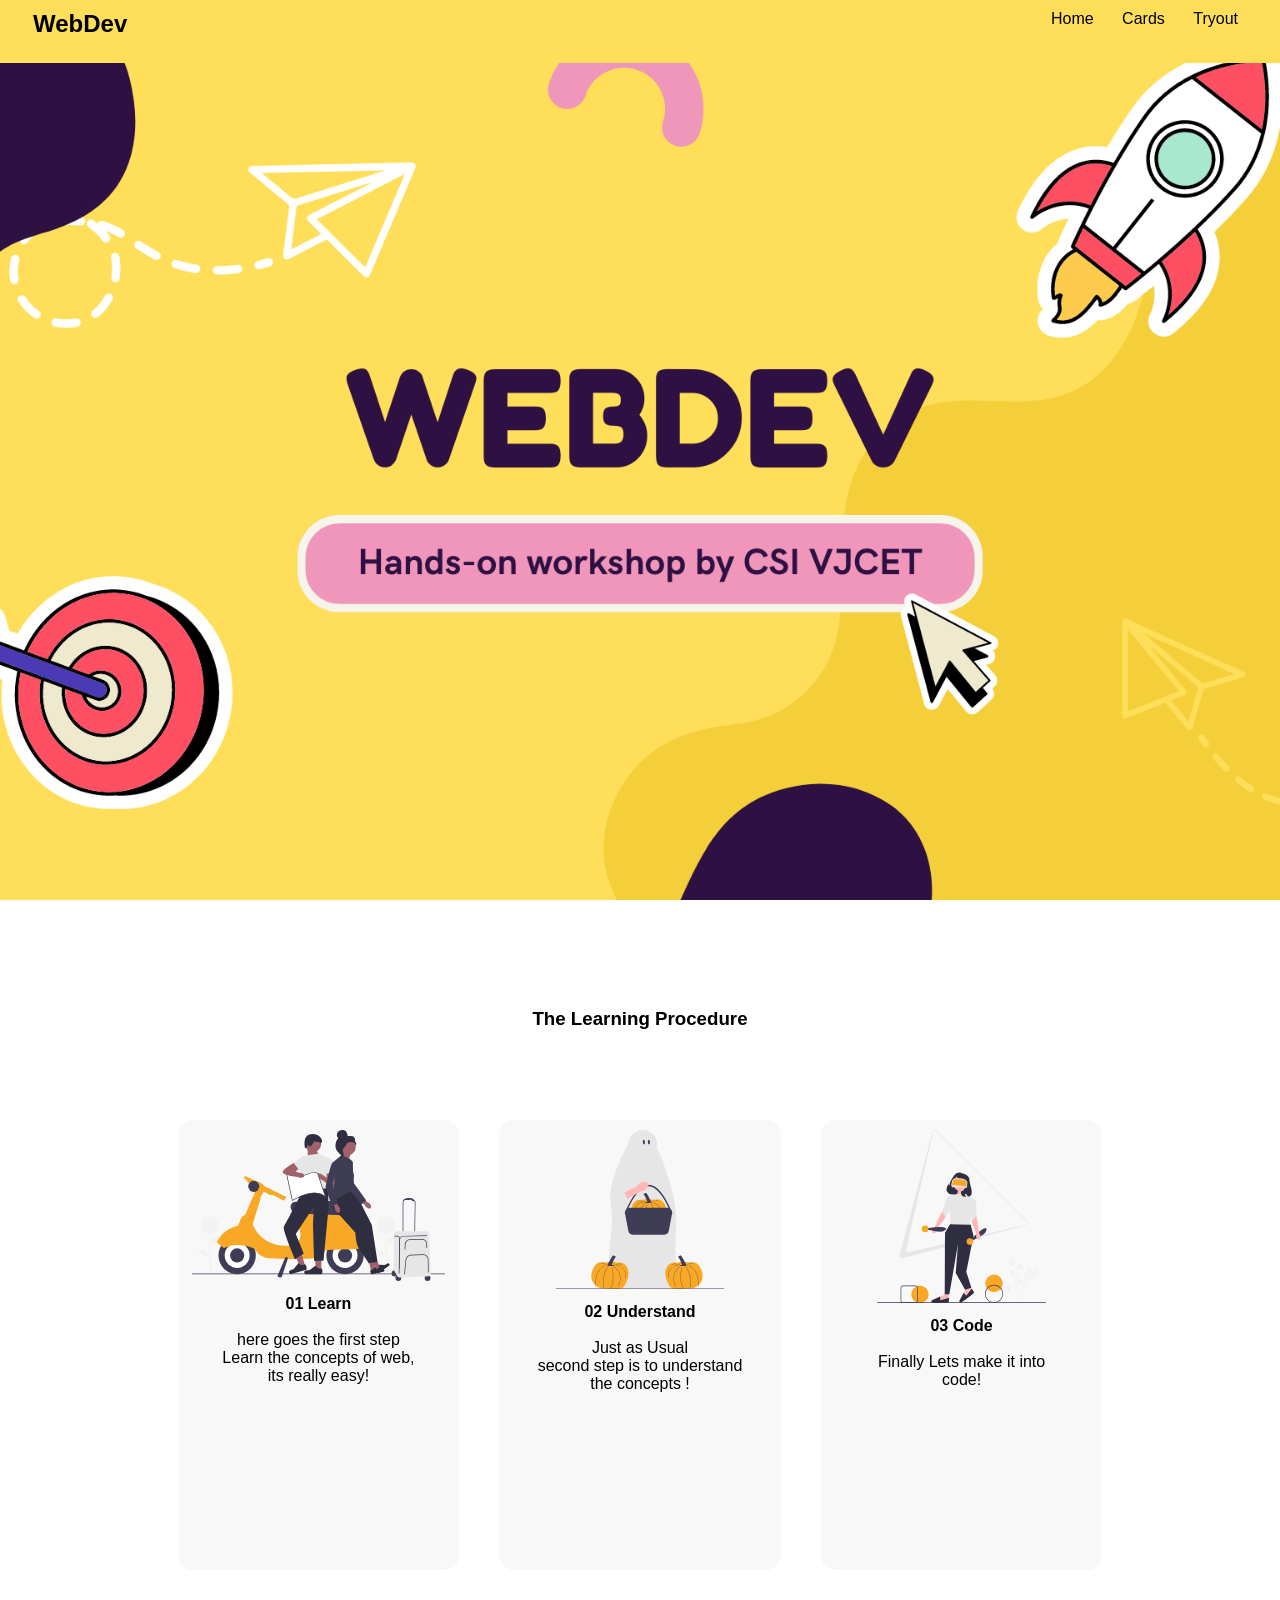
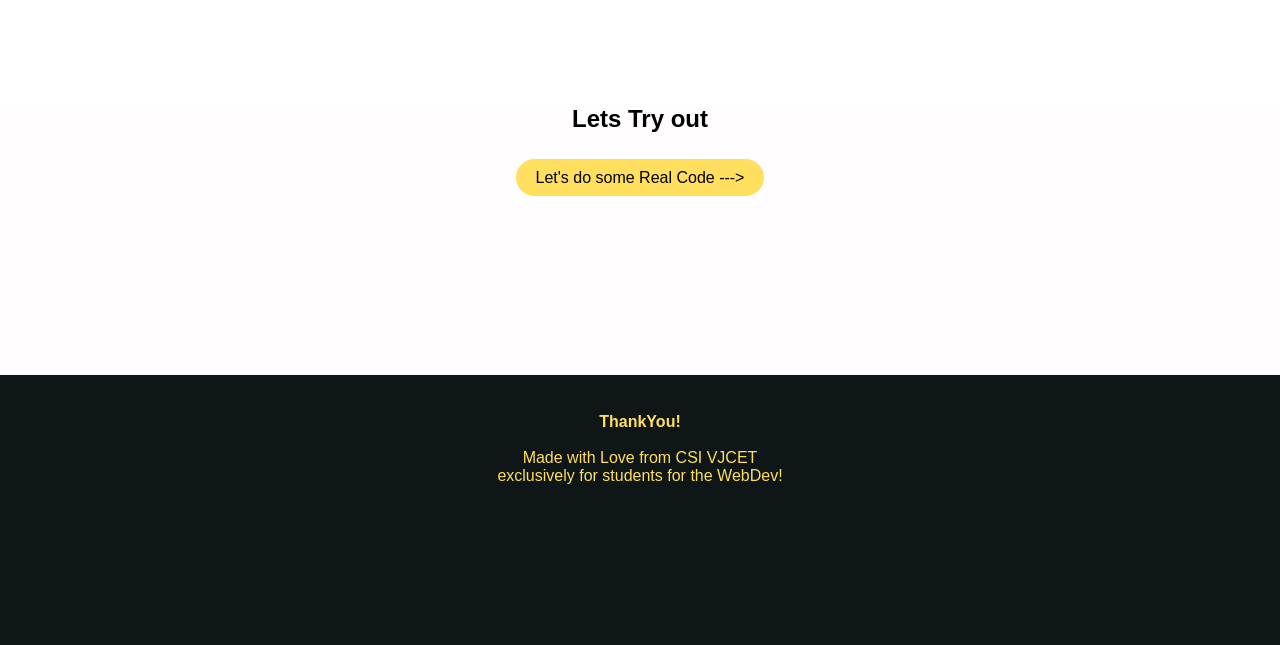
==== commit 5d6747a3: "Update index.html" ====
--- a/index.html
+++ b/index.html
@@ -94,7 +94,7 @@
     <section class="footer">
         <br>
         <h4>ThankYou!</h4> <br>
-        <p>Made with Love from Anandhu Vasu,Roshan Shaji & Sooraj Shaji  <br> exclusively for students for the WebDev!</p>
+        <p>Made with Love from CSI VJCET  <br> exclusively for students for the WebDev!</p>
     </section>
 </body>
 </html>
